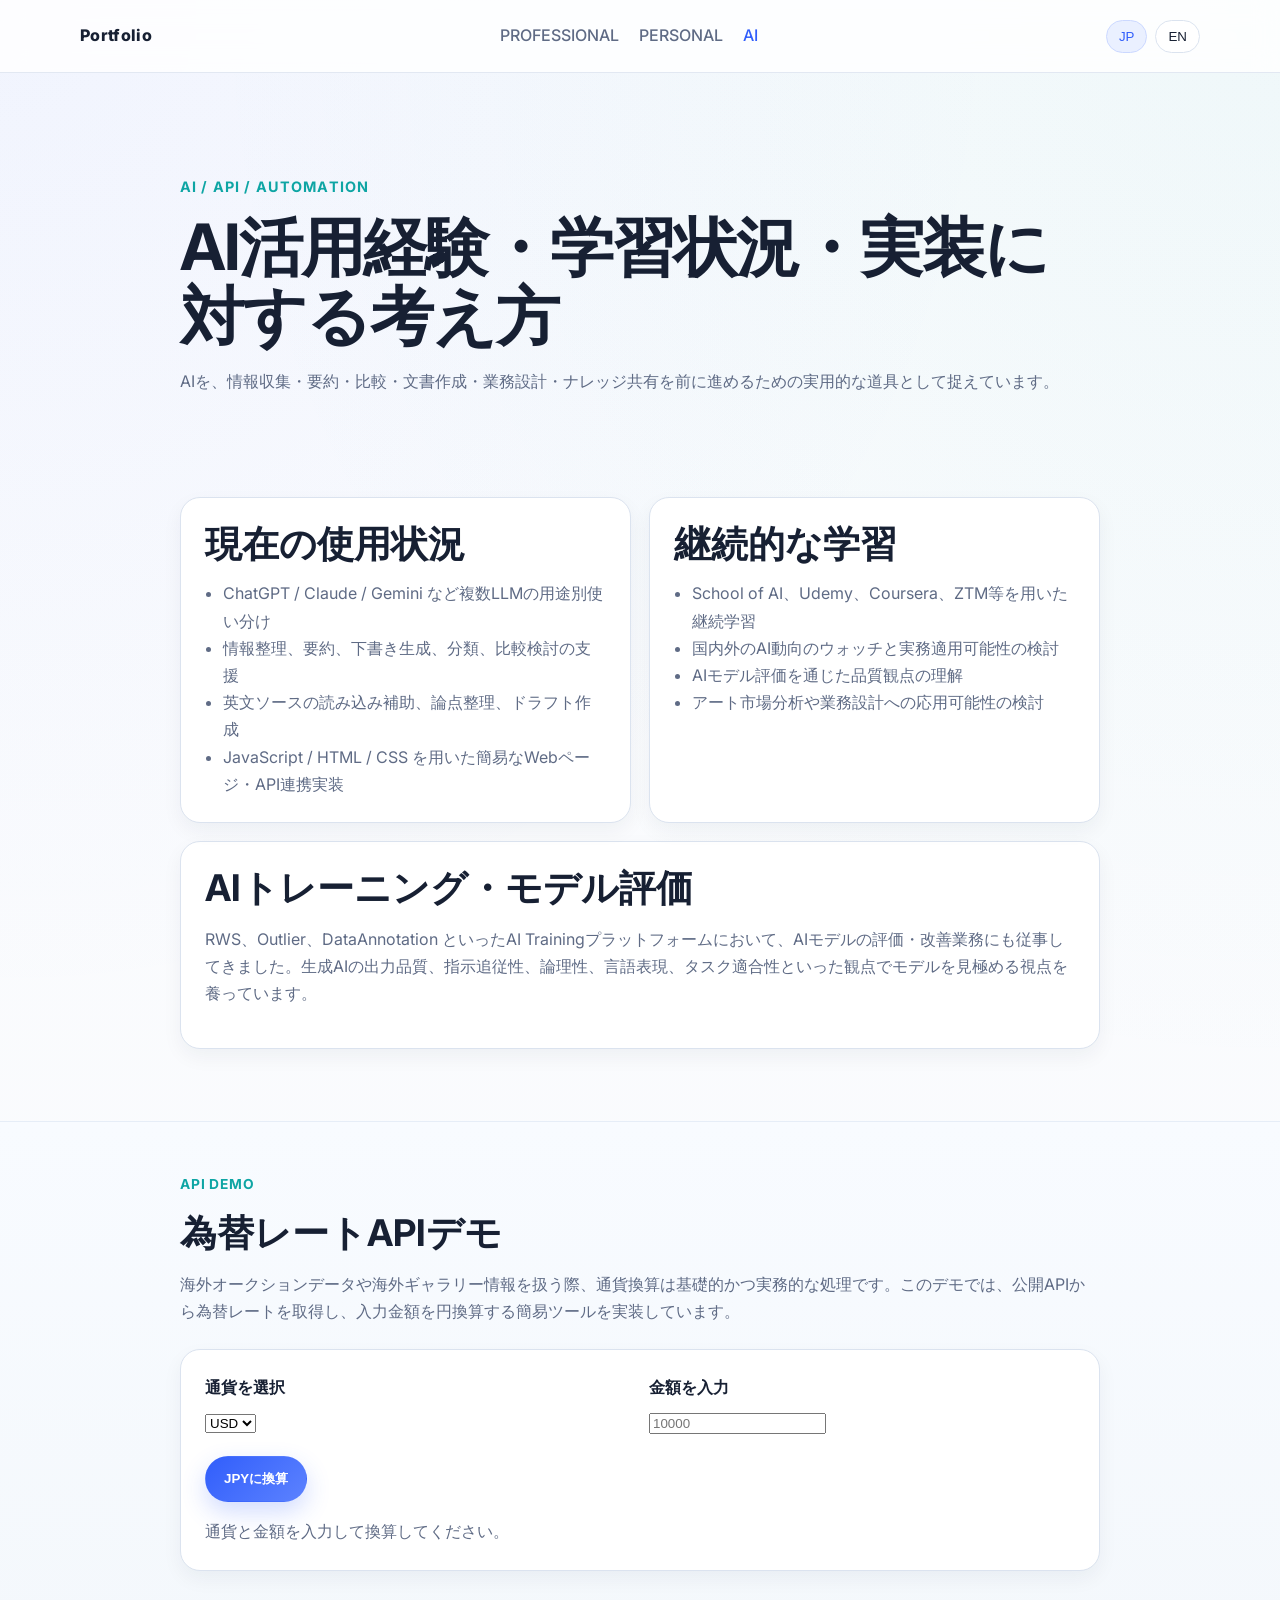
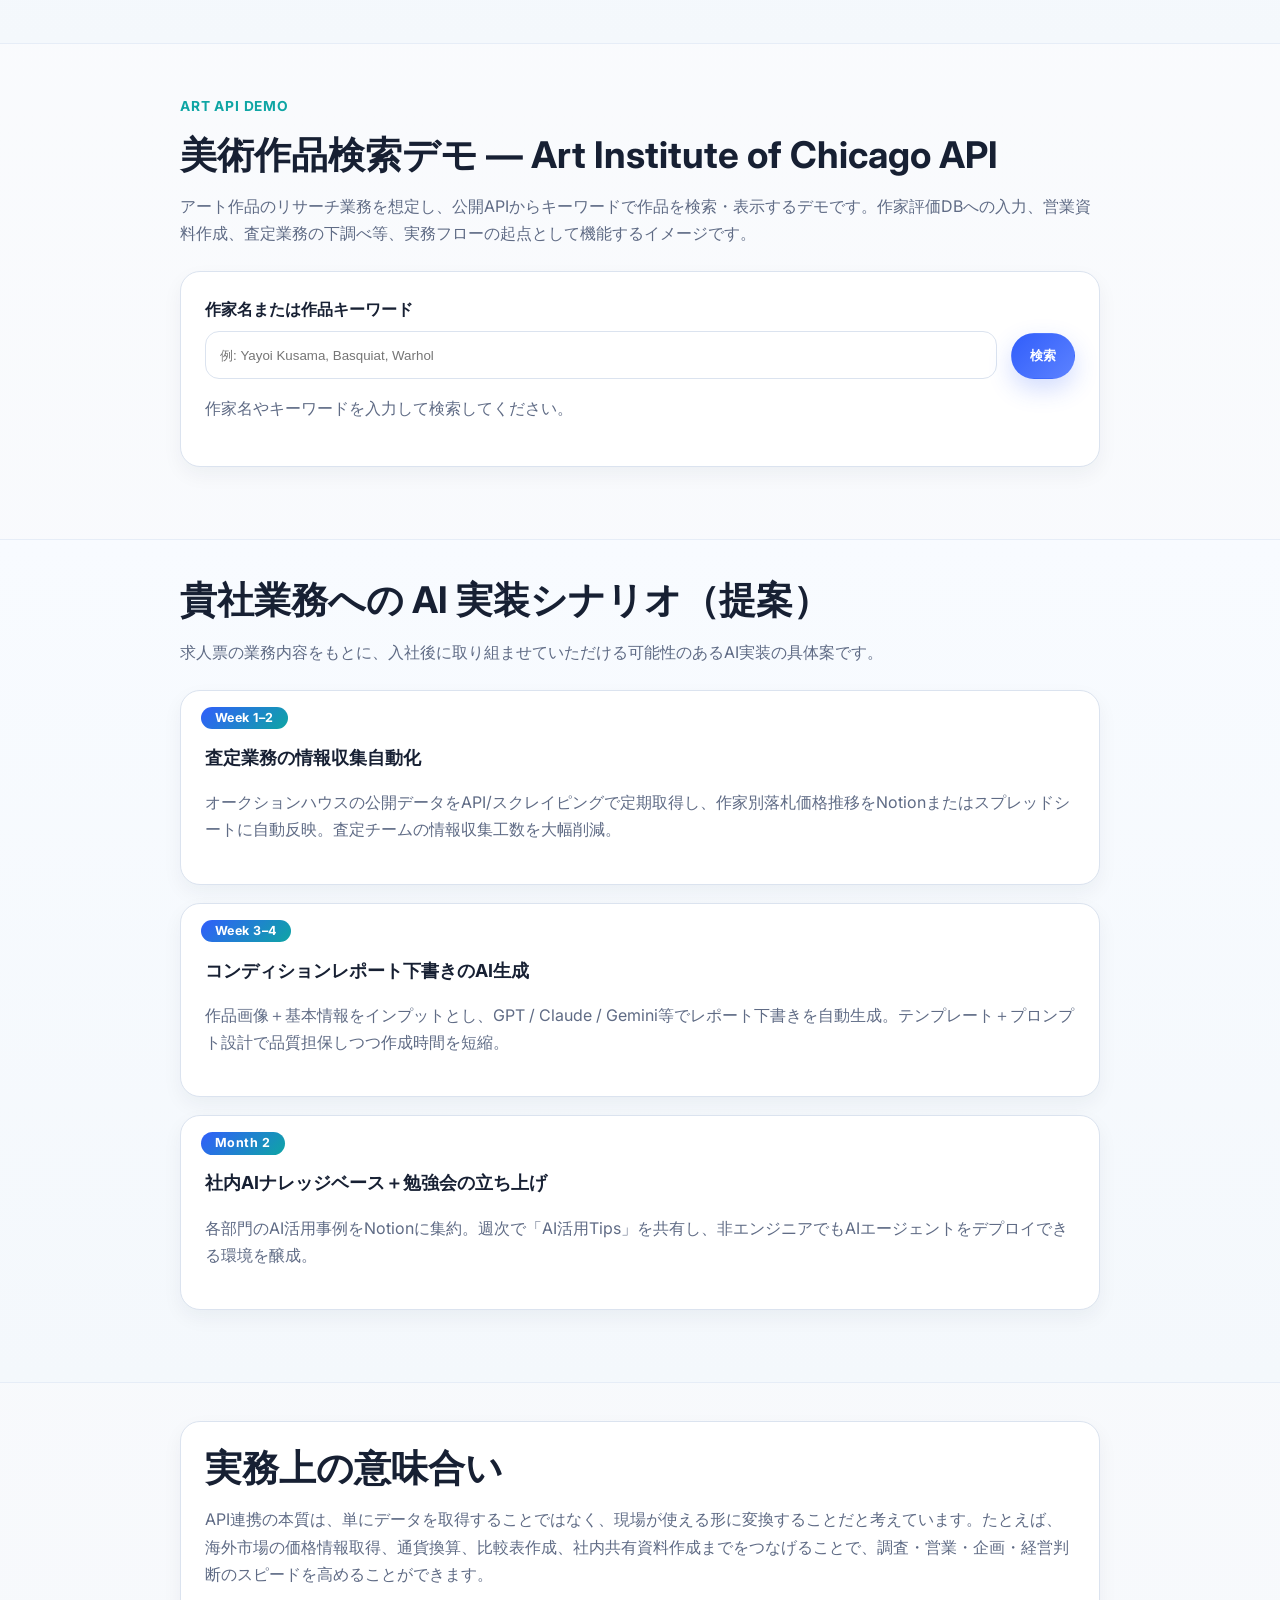
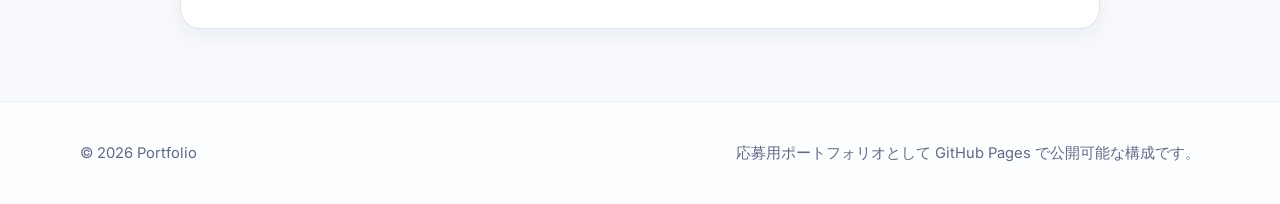
==== ai.html @ 19f812e2 "Add files via upload" ====
<!DOCTYPE html>
<html lang="ja">
<head>
  <meta charset="UTF-8" />
  <meta name="viewport" content="width=device-width, initial-scale=1.0" />
  <title>AI | Portfolio</title>
  <meta name="description" content="AI usage, learning progress, and exchange rate API demo." />
  <link rel="preconnect" href="https://fonts.googleapis.com">
  <link rel="preconnect" href="https://fonts.gstatic.com" crossorigin>
  <link href="https://fonts.googleapis.com/css2?family=Inter:wght@400;500;600;700;800&display=swap" rel="stylesheet">
  <link rel="stylesheet" href="styles.css" />
</head>
<body>
  <header class="site-header">
    <div class="container nav">
      <a href="index.html" class="logo">Portfolio</a>
      <nav class="nav-links">
        <a href="professional.html" data-i18n="nav.professional">Professional</a>
        <a href="personal.html" data-i18n="nav.personal">Personal</a>
        <a href="ai.html" class="active" data-i18n="nav.ai">AI</a>
      </nav>
      <div class="lang-switch">
        <button id="lang-jp" class="lang-btn">JP</button>
        <button id="lang-en" class="lang-btn">EN</button>
      </div>
    </div>
  </header>

  <main class="page-main">
    <section class="page-hero">
      <div class="container narrow">
        <p class="eyebrow">AI / API / Automation</p>
        <h1 data-i18n="ai.title">AI活用経験・学習状況・実装に対する考え方</h1>
        <p class="lead" data-i18n="ai.lead">
          AIを、情報収集・要約・比較・文書作成・業務設計・ナレッジ共有を前に進めるための実用的な道具として捉えています。
        </p>
      </div>
    </section>

    <section class="section">
      <div class="container narrow">
        <div class="card-grid two">
          <article class="card">
            <h2 data-i18n="ai.nowTitle">現在の使用状況</h2>
            <ul class="list">
              <li data-i18n="ai.now1">ChatGPT / Claude / Gemini など複数LLMの用途別使い分け</li>
              <li data-i18n="ai.now2">情報整理、要約、下書き生成、分類、比較検討の支援</li>
              <li data-i18n="ai.now3">英文ソースの読み込み補助、論点整理、ドラフト作成</li>
              <li data-i18n="ai.now4">JavaScript / HTML / CSS を用いた簡易なWebページ・API連携実装</li>
            </ul>
          </article>

          <article class="card">
            <h2 data-i18n="ai.learningTitle">継続的な学習</h2>
            <ul class="list">
              <li data-i18n="ai.learn1">School of AI、Udemy、Coursera、ZTM等を用いた継続学習</li>
              <li data-i18n="ai.learn2">国内外のAI動向のウォッチと実務適用可能性の検討</li>
              <li data-i18n="ai.learn3">AIモデル評価を通じた品質観点の理解</li>
              <li data-i18n="ai.learn4">アート市場分析や業務設計への応用可能性の検討</li>
            </ul>
          </article>
        </div>

        <div class="card" style="margin-top:18px;">
          <h2 data-i18n="ai.evalTitle">AIトレーニング・モデル評価</h2>
          <p data-i18n="ai.evalText">
            RWS、Outlier、DataAnnotation といったAI Trainingプラットフォームにおいて、AIモデルの評価・改善業務にも従事してきました。生成AIの出力品質、指示追従性、論理性、言語表現、タスク適合性といった観点でモデルを見極める視点を養っています。
          </p>
        </div>
      </div>
    </section>

    <section class="section alt">
      <div class="container narrow">
        <div class="section-head">
          <p class="section-kicker" data-i18n="ai.demoKicker">API Demo</p>
          <h2 data-i18n="ai.demoTitle">為替レートAPIデモ</h2>
          <p class="section-desc" data-i18n="ai.demoDesc">
            海外オークションデータや海外ギャラリー情報を扱う際、通貨換算は基礎的かつ実務的な処理です。
            このデモでは、公開APIから為替レートを取得し、入力金額を円換算する簡易ツールを実装しています。
          </p>
        </div>

        <div class="card">
          <div class="card-grid two">
            <div class="input-group">
              <label for="currencySelect" data-i18n="ai.currencyLabel">通貨を選択</label>
              <select id="currencySelect">
                <option value="USD">USD</option>
                <option value="EUR">EUR</option>
                <option value="GBP">GBP</option>
              </select>
            </div>

            <div class="input-group">
              <label for="amountInput" data-i18n="ai.amountLabel">金額を入力</label>
              <input id="amountInput" type="number" min="0" step="0.01" placeholder="10000" />
            </div>
          </div>

          <div class="hero-cta" style="margin-top:20px;">
            <button id="convertBtn" class="btn btn-primary" data-i18n="ai.convertBtn">JPYに換算</button>
          </div>

          <div id="exchangeStatus" class="api-status" data-i18n="ai.defaultStatus">
            通貨と金額を入力して換算してください。
          </div>

          <div id="exchangeResult" class="result-card hidden">
            <h3 data-i18n="ai.resultTitle">換算結果</h3>
            <p><strong data-i18n="ai.resultInput">入力:</strong> <span id="inputSummary">-</span></p>
            <p><strong data-i18n="ai.resultRate">為替レート:</strong> <span id="rateSummary">-</span></p>
            <p><strong data-i18n="ai.resultConverted">円換算:</strong> <span id="convertedSummary">-</span></p>
          </div>
        </div>
      </div>
    </section>

    <section class="section">
      <div class="container narrow">
        <div class="section-head">
          <p class="section-kicker" data-i18n="ai.artDemoKicker">Art API Demo</p>
          <h2 data-i18n="ai.artDemoTitle">美術作品検索デモ — Art Institute of Chicago API</h2>
          <p class="section-desc" data-i18n="ai.artDemoDesc">
            アート作品のリサーチ業務を想定し、公開APIからキーワードで作品を検索・表示するデモです。
            作家評価DBへの入力、営業資料作成、査定業務の下調べ等、実務フローの起点として機能するイメージです。
          </p>
        </div>

        <div class="card">
          <div class="form-row">
            <div class="input-group">
              <label for="artSearchInput" data-i18n="ai.artSearchLabel">作家名または作品キーワード</label>
              <input id="artSearchInput" type="text" placeholder="例: Yayoi Kusama, Basquiat, Warhol" />
            </div>
            <button id="artSearchBtn" class="btn btn-primary" data-i18n="ai.artSearchBtn">検索</button>
          </div>

          <div id="artStatus" class="api-status" data-i18n="ai.artDefaultStatus">
            作家名やキーワードを入力して検索してください。
          </div>

          <div id="artResults" class="art-results hidden"></div>
        </div>
      </div>
    </section>

    <section class="section alt">
      <div class="container narrow">
        <div class="section-head">
          <h2 data-i18n="ai.scenarioTitle">貴社業務への AI 実装シナリオ（提案）</h2>
          <p class="section-desc" data-i18n="ai.scenarioDesc">
            求人票の業務内容をもとに、入社後に取り組ませていただける可能性のあるAI実装の具体案です。
          </p>
        </div>

        <div class="timeline">
          <div class="card scenario-card">
            <span class="scenario-badge">Week 1–2</span>
            <h3 data-i18n="ai.scenario1Title">査定業務の情報収集自動化</h3>
            <p data-i18n="ai.scenario1Text">
              オークションハウス（Christie's、Sotheby's、Phillips等）の公開データをAPI/スクレイピングで定期取得し、
              作家別の落札価格推移をNotionまたはスプレッドシートに自動反映する仕組みを構築。
              査定チームが手作業で行っている情報収集の工数を大幅に削減。
            </p>
          </div>

          <div class="card scenario-card">
            <span class="scenario-badge">Week 3–4</span>
            <h3 data-i18n="ai.scenario2Title">コンディションレポート下書きのAI生成</h3>
            <p data-i18n="ai.scenario2Text">
              作品画像＋基本情報をインプットとし、GPT / Claude / Gemini等でレポート下書きを自動生成。テンプレート＋プロンプト設計で品質担保しつつ作成時間を短縮。
            </p>
          </div>

          <div class="card scenario-card">
            <span class="scenario-badge">Month 2</span>
            <h3 data-i18n="ai.scenario3Title">社内AIナレッジベース＋勉強会の立ち上げ</h3>
            <p data-i18n="ai.scenario3Text">
              各部門のAI活用事例をNotionに集約。週次で「AI活用Tips」を共有し、非エンジニアでもAIエージェントをデプロイできる環境を醸成。
            </p>
          </div>
        </div>
      </div>
    </section>

    <section class="section">
      <div class="container narrow">
        <div class="card">
          <h2 data-i18n="ai.businessTitle">実務上の意味合い</h2>
          <p data-i18n="ai.businessText">
            API連携の本質は、単にデータを取得することではなく、現場が使える形に変換することだと考えています。
            たとえば、海外市場の価格情報取得、通貨換算、比較表作成、社内共有資料作成までをつなげることで、
            調査・営業・企画・経営判断のスピードを高めることができます。
          </p>
        </div>
      </div>
    </section>
  </main>

  <footer class="site-footer">
    <div class="container footer-inner">
      <p>© 2026 Portfolio</p>
      <p data-i18n="footer.text">応募用ポートフォリオとして GitHub Pages で公開可能な構成です。</p>
    </div>
  </footer>

  <script src="script.js"></script>
</body>
</html>
---- styles.css ----
:root {
  --bg: #f7f9fc;
  --bg-soft: #f1f5f9;
  --panel: #ffffff;
  --panel-strong: #f8fbff;
  --text: #172033;
  --muted: #5f6b85;
  --line: #dbe3ef;
  --accent: #315efb;
  --accent-2: #0ea5a4;
  --shadow: 0 14px 36px rgba(23, 32, 51, 0.08);
  --shadow-soft: 0 8px 20px rgba(23, 32, 51, 0.05);
  --max: 1120px;
  --radius: 20px;
}

* {
  box-sizing: border-box;
}

html {
  scroll-behavior: smooth;
}

body {
  margin: 0;
  font-family: "Inter", system-ui, -apple-system, BlinkMacSystemFont, "Segoe UI", sans-serif;
  color: var(--text);
  background:
    radial-gradient(circle at top left, rgba(49, 94, 251, 0.05), transparent 28%),
    radial-gradient(circle at top right, rgba(14, 165, 164, 0.05), transparent 30%),
    linear-gradient(180deg, #fbfcfe 0%, #f7f9fc 100%);
  line-height: 1.7;
}

a {
  color: inherit;
  text-decoration: none;
}

.container {
  width: min(calc(100% - 32px), var(--max));
  margin: 0 auto;
}

.narrow {
  width: min(calc(100% - 32px), 920px);
}

.site-header {
  position: sticky;
  top: 0;
  z-index: 1000;
  backdrop-filter: blur(12px);
  background: rgba(255, 255, 255, 0.82);
  border-bottom: 1px solid rgba(219, 227, 239, 0.8);
}

.nav {
  display: flex;
  align-items: center;
  justify-content: space-between;
  min-height: 72px;
  gap: 20px;
}

.logo {
  font-weight: 800;
  letter-spacing: 0.02em;
  color: var(--text);
}

.nav-links {
  display: flex;
  gap: 20px;
  flex-wrap: wrap;
}

.nav-links a {
  color: var(--muted);
  transition: 0.2s ease;
  font-weight: 500;
}

.nav-links a:hover,
.nav-links a.active {
  color: var(--accent);
}

.lang-switch {
  display: flex;
  gap: 8px;
}

.lang-btn {
  border: 1px solid var(--line);
  background: #fff;
  color: var(--text);
  padding: 8px 12px;
  border-radius: 999px;
  cursor: pointer;
  transition: 0.2s ease;
}

.lang-btn:hover {
  border-color: #c6d3e6;
  background: #f8fbff;
}

.lang-btn.active {
  background: #eaf0ff;
  border-color: #cbd8ff;
  color: var(--accent);
}

.hero,
.page-hero {
  padding: 88px 0 48px;
}

.hero-grid {
  display: grid;
  grid-template-columns: 1.2fr 0.8fr;
  gap: 28px;
  align-items: start;
}

.eyebrow {
  color: var(--accent-2);
  font-size: 0.9rem;
  font-weight: 700;
  letter-spacing: 0.08em;
  text-transform: uppercase;
  margin-bottom: 12px;
}

.fact-strip {
  display: grid;
  grid-template-columns: repeat(3, 1fr);
  gap: 12px;
  margin-bottom: 8px;
}

.fact {
  text-align: center;
  padding: 14px 8px;
  background: linear-gradient(135deg, #f0f4ff 0%, #e8f7f7 100%);
  border-radius: 14px;
  border: 1px solid #e0eafc;
}

.fact-number {
  display: block;
  font-size: 2rem;
  font-weight: 800;
  color: var(--accent);
  line-height: 1.1;
}

.fact-label {
  display: block;
  font-size: 0.78rem;
  color: var(--muted);
  font-weight: 600;
  margin-top: 4px;
}

h1 {
  font-size: clamp(2rem, 5vw, 4rem);
  line-height: 1.08;
  margin: 0 0 18px;
  letter-spacing: -0.03em;
  color: var(--text);
}

h2 {
  font-size: clamp(1.5rem, 3vw, 2.3rem);
  line-height: 1.2;
  margin: 0 0 14px;
  color: var(--text);
}

h3 {
  margin-top: 0;
  margin-bottom: 10px;
  font-size: 1.12rem;
  color: var(--text);
}

.lead,
.section-desc,
.card p,
.list,
.notice,
ul,
ol {
  color: var(--muted);
}

.hero-card,
.card,
.quote-card,
.notice {
  background: var(--panel);
  border: 1px solid var(--line);
  border-radius: var(--radius);
  box-shadow: var(--shadow-soft);
}

.hero-card {
  padding: 22px;
  background: linear-gradient(180deg, #ffffff 0%, #f9fbff 100%);
}

.metric + .metric {
  margin-top: 18px;
  padding-top: 18px;
  border-top: 1px solid var(--line);
}

.metric-label,
.timeline-label,
.section-kicker {
  color: var(--accent-2);
  font-size: 0.86rem;
  font-weight: 700;
  letter-spacing: 0.06em;
  text-transform: uppercase;
}

.metric-label {
  display: block;
  margin-bottom: 8px;
}

.hero-cta {
  display: flex;
  gap: 14px;
  flex-wrap: wrap;
  margin-top: 28px;
}

.btn {
  display: inline-flex;
  align-items: center;
  justify-content: center;
  min-height: 46px;
  padding: 0 18px;
  border-radius: 999px;
  font-weight: 600;
  border: 1px solid transparent;
  transition: 0.2s ease;
  cursor: pointer;
}

.btn-primary {
  background: linear-gradient(135deg, var(--accent), #5c82ff);
  color: #ffffff;
  box-shadow: 0 10px 24px rgba(49, 94, 251, 0.22);
}

.btn-primary:hover {
  transform: translateY(-1px);
  filter: brightness(1.02);
}

.btn-secondary {
  background: #ffffff;
  border-color: var(--line);
  color: var(--text);
}

.btn-secondary:hover {
  background: #f8fbff;
  border-color: #cad7ea;
}

.section {
  padding: 38px 0 72px;
}

.section.alt {
  background: linear-gradient(180deg, #f8fbff 0%, #f4f8fc 100%);
  border-top: 1px solid #e6edf7;
  border-bottom: 1px solid #e6edf7;
}

.section-head {
  margin-bottom: 24px;
}

.card-grid {
  display: grid;
  gap: 18px;
}

.card-grid.three {
  grid-template-columns: repeat(3, 1fr);
}

.card-grid.two {
  grid-template-columns: repeat(2, 1fr);
}

.card {
  padding: 24px;
}

.link-card {
  transition: 0.2s ease;
}

.link-card:hover {
  transform: translateY(-4px);
  background: #fbfdff;
  box-shadow: var(--shadow);
  border-color: #cfdbec;
}

.page-main {
  min-height: calc(100vh - 140px);
}

.timeline {
  display: grid;
  gap: 18px;
}

.chip-group {
  display: flex;
  flex-wrap: wrap;
  gap: 12px;
  margin-bottom: 22px;
}

.chip {
  padding: 10px 14px;
  border: 1px solid #d7e1ef;
  border-radius: 999px;
  background: #ffffff;
  color: var(--text);
  font-size: 0.94rem;
  box-shadow: 0 2px 8px rgba(23, 32, 51, 0.03);
}

.split {
  display: grid;
  grid-template-columns: repeat(2, 1fr);
  gap: 20px;
}

.notice {
  margin-top: 20px;
  padding: 18px 20px;
  background: #fffdf5;
  border-color: #f0e2a9;
}

.quote-card {
  padding: 28px;
  margin-top: 20px;
  background: linear-gradient(180deg, #ffffff 0%, #f8fbff 100%);
}

blockquote {
  margin: 0;
  font-size: 1.15rem;
  line-height: 1.7;
  color: #24324a;
}

.list {
  padding-left: 18px;
  margin: 0;
}

.form-row {
  display: grid;
  grid-template-columns: 1fr auto;
  gap: 14px;
  align-items: end;
}

.input-group label {
  display: block;
  margin-bottom: 8px;
  font-weight: 600;
  color: var(--text);
}

input[type="text"] {
  width: 100%;
  min-height: 48px;
  padding: 0 14px;
  border-radius: 14px;
  border: 1px solid var(--line);
  background: #ffffff;
  color: var(--text);
  outline: none;
  transition: 0.2s ease;
}

input[type="text"]:focus {
  border-color: #aebff6;
  box-shadow: 0 0 0 4px rgba(49, 94, 251, 0.08);
}

.api-status {
  margin-top: 16px;
  color: var(--muted);
}

.result-card {
  margin-top: 18px;
  padding: 18px;
  border-radius: 16px;
  background: #f9fbff;
  border: 1px solid var(--line);
}

.hidden {
  display: none;
}

.site-footer {
  border-top: 1px solid #e5edf7;
  padding: 24px 0;
  background: rgba(255, 255, 255, 0.65);
}

.footer-inner {
  display: flex;
  justify-content: space-between;
  gap: 20px;
  flex-wrap: wrap;
  color: var(--muted);
  font-size: 0.92rem;
}

.wellbeing-grid {
  display: grid;
  grid-template-columns: 1fr 1fr;
  gap: 20px;
}

.pet-photo-wrap {
  margin-bottom: 16px;
  border-radius: 16px;
  overflow: hidden;
  border: 1px solid var(--line);
  background: #fff;
}

.pet-photo {
  display: block;
  width: 100%;
  height: 500px;
  object-fit: cover;
}

.health-badges {
  display: flex;
  flex-wrap: wrap;
  gap: 10px;
  margin-bottom: 16px;
}

.health-badge {
  display: inline-flex;
  align-items: center;
  padding: 8px 12px;
  border-radius: 999px;
  background: #eef4ff;
  border: 1px solid #d6e2ff;
  color: #2f5bd3;
  font-size: 0.88rem;
  font-weight: 600;
}

.physical-meter {
  margin-top: 18px;
  display: grid;
  gap: 14px;
}

.physical-item {
  display: grid;
  gap: 8px;
}

.physical-label-row {
  display: flex;
  justify-content: space-between;
  gap: 12px;
  font-size: 0.92rem;
  color: var(--muted);
  font-weight: 600;
}

.physical-bar {
  width: 100%;
  height: 10px;
  border-radius: 999px;
  background: #e9eef7;
  overflow: hidden;
}

.physical-bar span {
  display: block;
  height: 100%;
  border-radius: 999px;
  background: linear-gradient(90deg, #315efb 0%, #0ea5a4 100%);
}

.art-results {
  display: grid;
  grid-template-columns: repeat(2, 1fr);
  gap: 16px;
  margin-top: 20px;
}

.art-result-card {
  background: var(--panel);
  border: 1px solid var(--line);
  border-radius: 16px;
  overflow: hidden;
  transition: 0.2s ease;
}

.art-result-card:hover {
  box-shadow: var(--shadow);
  transform: translateY(-2px);
}

.art-img-wrap {
  width: 100%;
  height: 200px;
  overflow: hidden;
  background: #f0f3f8;
}

.art-img-wrap img {
  width: 100%;
  height: 100%;
  object-fit: cover;
}

.art-info {
  padding: 14px 16px;
}

.art-info h4 {
  margin: 0 0 4px;
  font-size: 0.95rem;
  color: var(--text);
}

.art-artist {
  margin: 0 0 6px;
  font-size: 0.88rem;
  font-weight: 600;
  color: var(--accent);
}

.art-img-fallback {
  width: 100%;
  height: 200px;
  display: flex;
  align-items: center;
  justify-content: center;
  background: #e9eef7;
  color: var(--muted);
  font-size: 0.88rem;
  font-weight: 600;
}

.art-meta {
  margin: 0 0 4px;
  font-size: 0.82rem;
  color: var(--muted);
}

.scenario-card {
  position: relative;
  padding-top: 52px;
}

.scenario-card h3 {
  margin-top: 0;
}

.scenario-badge {
  position: absolute;
  top: 16px;
  left: 20px;
  padding: 5px 14px;
  border-radius: 999px;
  background: linear-gradient(135deg, var(--accent), var(--accent-2));
  color: #fff;
  font-size: 0.78rem;
  font-weight: 700;
  letter-spacing: 0.04em;
  line-height: 1;
}

.fact-strip {
  display: grid;
  grid-template-columns: repeat(3, 1fr);
  gap: 12px;
  margin-bottom: 8px;
}

.fact {
  text-align: center;
  padding: 14px 8px;
  background: linear-gradient(135deg, #f0f4ff 0%, #e8f7f7 100%);
  border-radius: 14px;
  border: 1px solid #e0eafc;
}

.fact-number {
  display: block;
  font-size: 2rem;
  font-weight: 800;
  color: var(--accent);
  line-height: 1.1;
}

.fact-label {
  display: block;
  font-size: 0.78rem;
  color: var(--muted);
  font-weight: 600;
  margin-top: 4px;
}

.wellness-summary {
  margin-top: 16px;
  padding: 16px 20px;
  background: linear-gradient(135deg, #f0f4ff 0%, #e8f7f7 100%);
  border-radius: 14px;
  border: 1px solid #e0eafc;
}

.wellness-summary p {
  margin: 0;
  font-size: 0.94rem;
}

.cta-section {
  padding: 48px 0 56px;
  background: linear-gradient(135deg, #f0f4ff 0%, #e8f7f7 100%);
  border-top: 1px solid #e0eafc;
}

@media (max-width: 900px) {
  .hero-grid,
  .card-grid.three,
  .card-grid.two,
  .split,
  .form-row,
  .wellbeing-grid {
    grid-template-columns: 1fr;
  }

  .nav {
    flex-wrap: wrap;
    padding: 12px 0;
  }

  .hero,
  .page-hero {
    padding-top: 64px;
  }
}
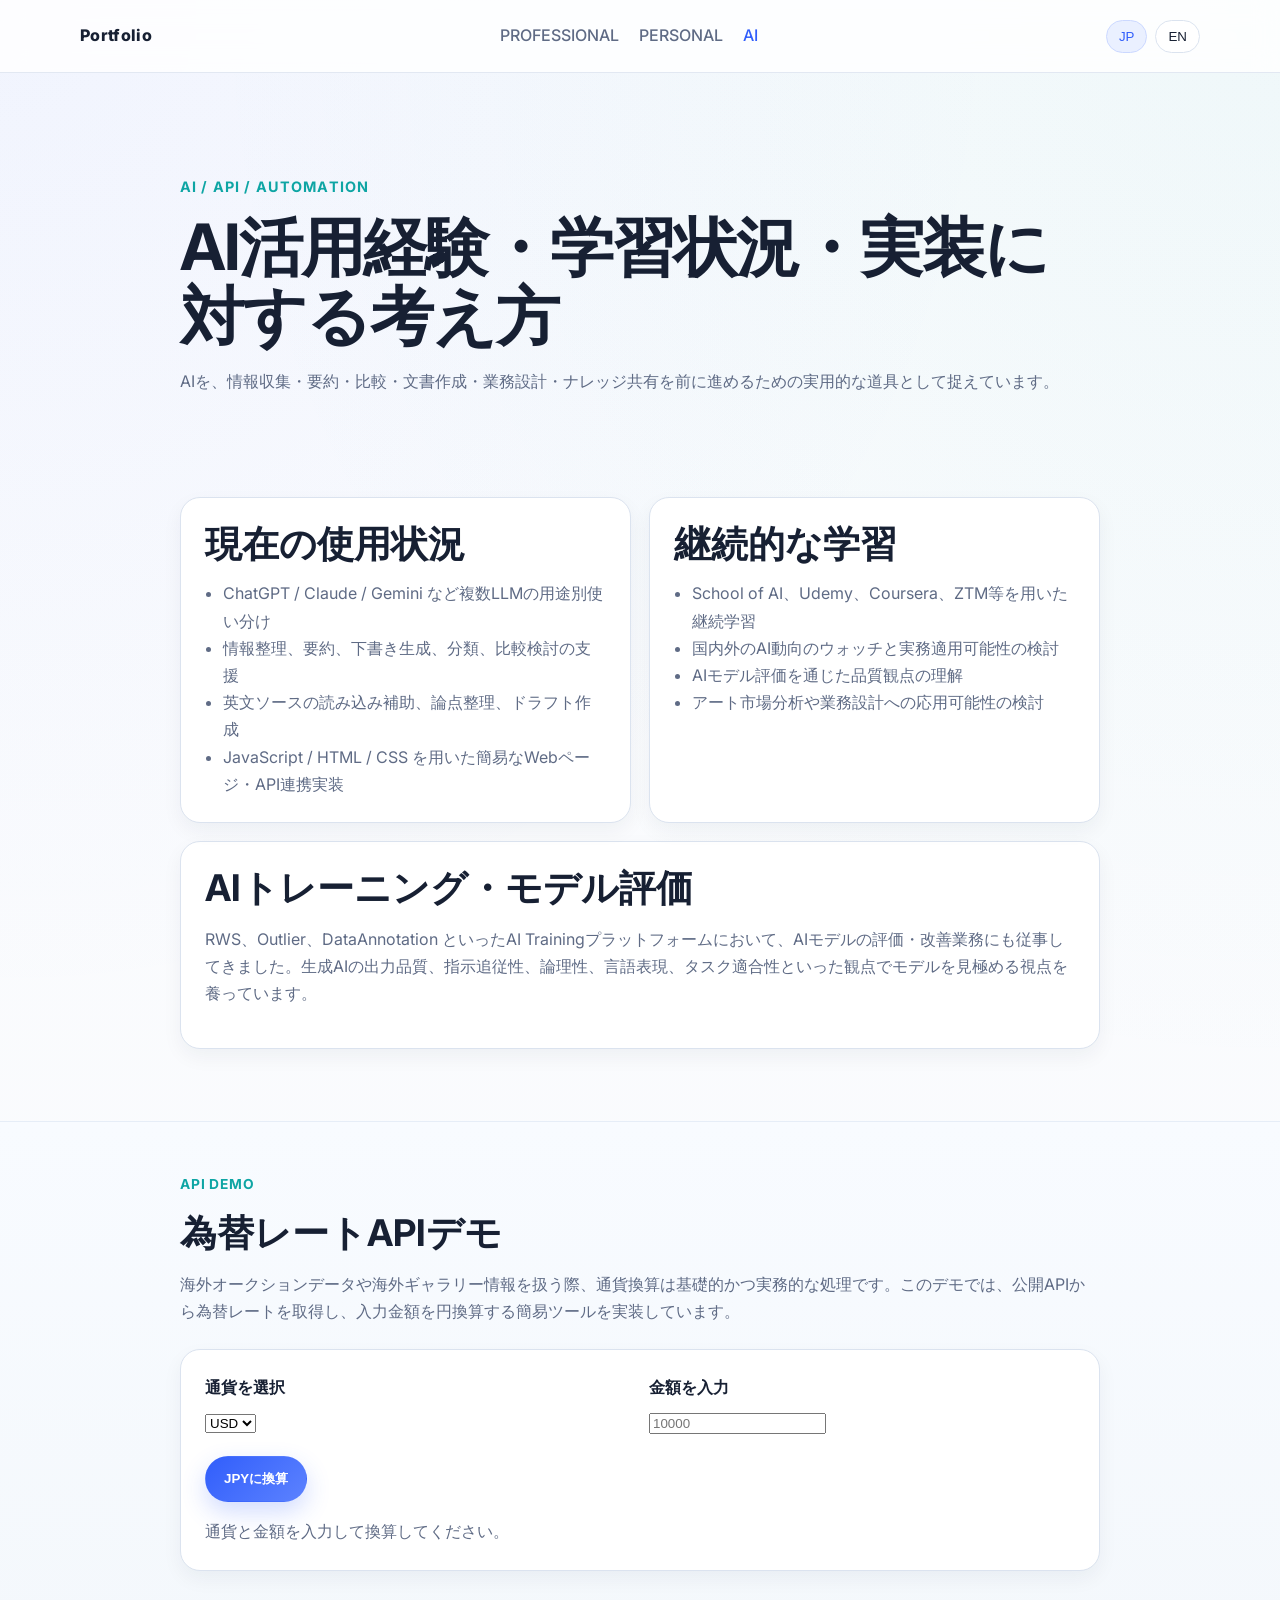
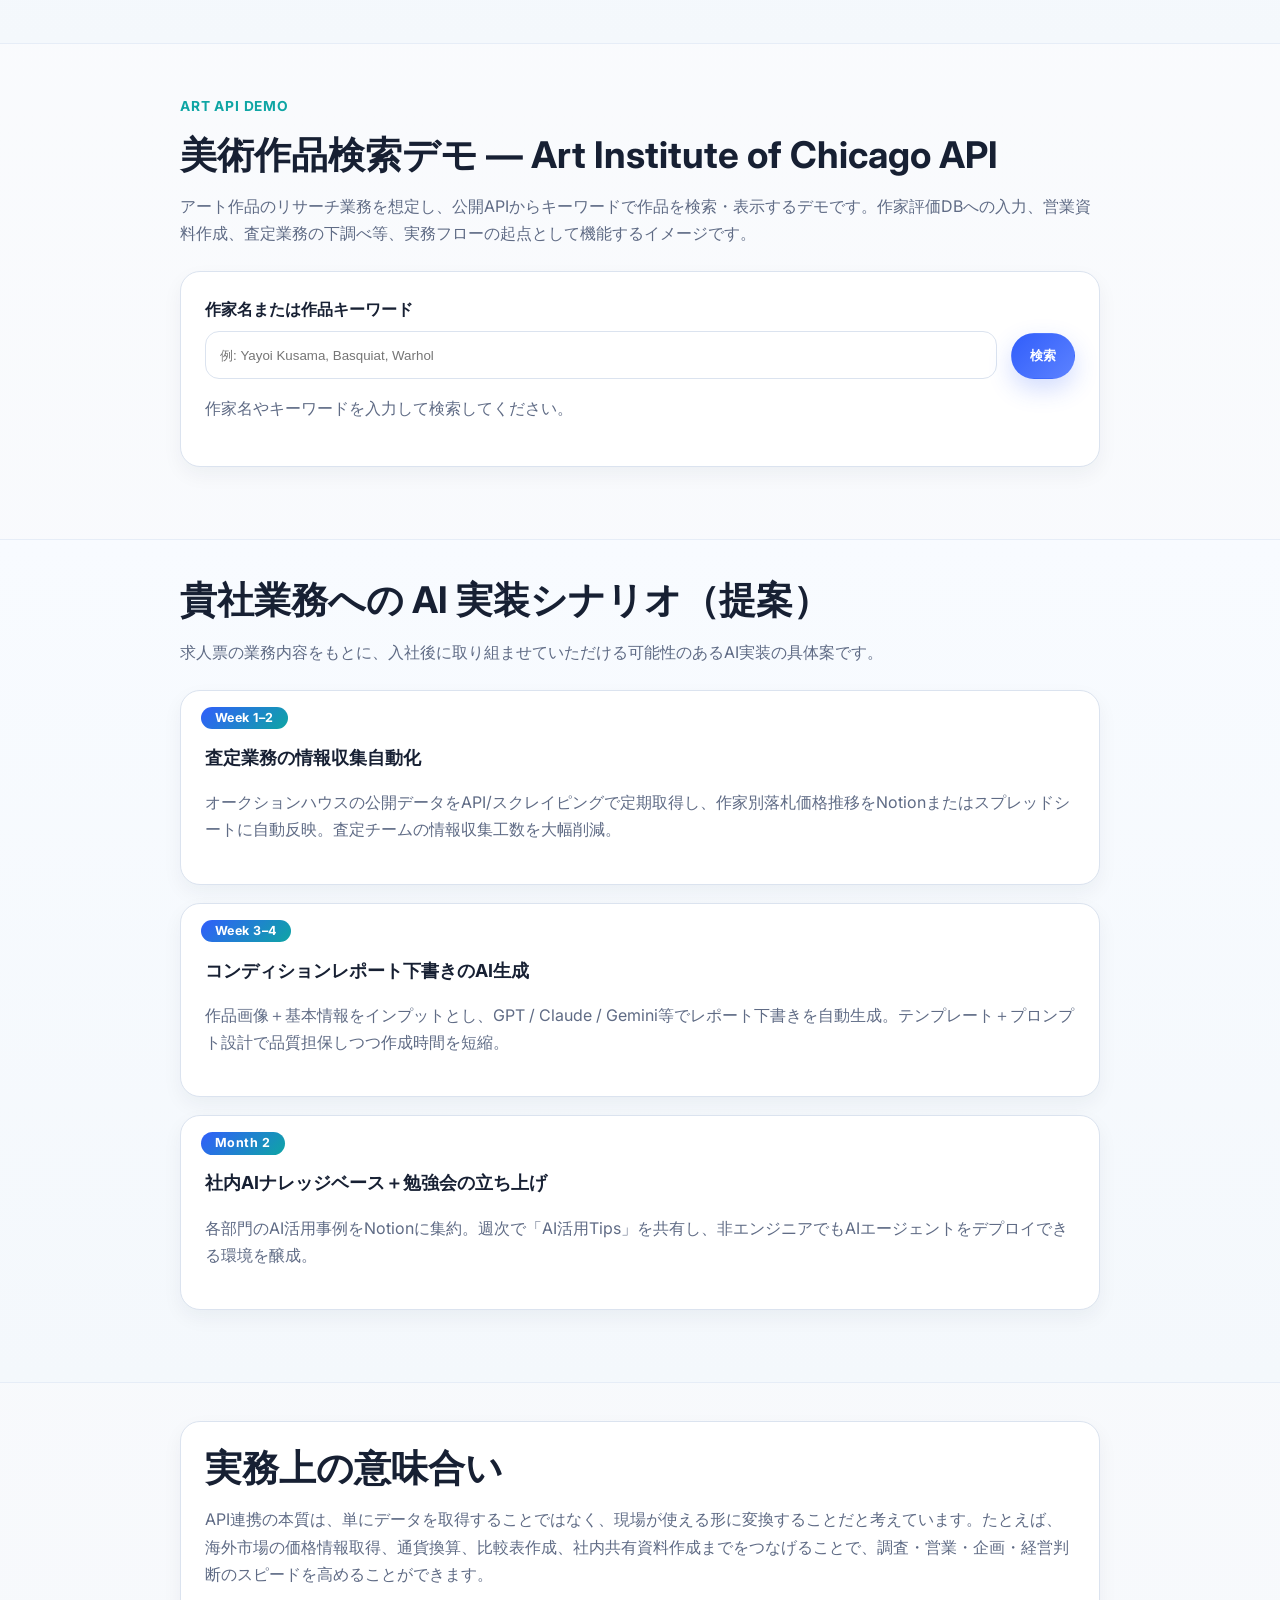
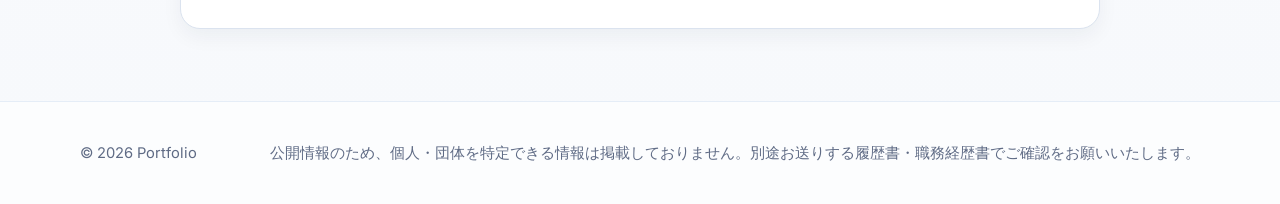
==== commit a9f0dbc3: "Add files via upload" ====
--- a/ai.html
+++ b/ai.html
@@ -201,7 +201,7 @@
   <footer class="site-footer">
     <div class="container footer-inner">
       <p>© 2026 Portfolio</p>
-      <p data-i18n="footer.text">応募用ポートフォリオとして GitHub Pages で公開可能な構成です。</p>
+      <p data-i18n="footer.text">公開情報のため、個人・団体を特定できる情報は掲載しておりません。別途お送りする履歴書・職務経歴書でご確認をお願いいたします。</p>
     </div>
   </footer>
 
